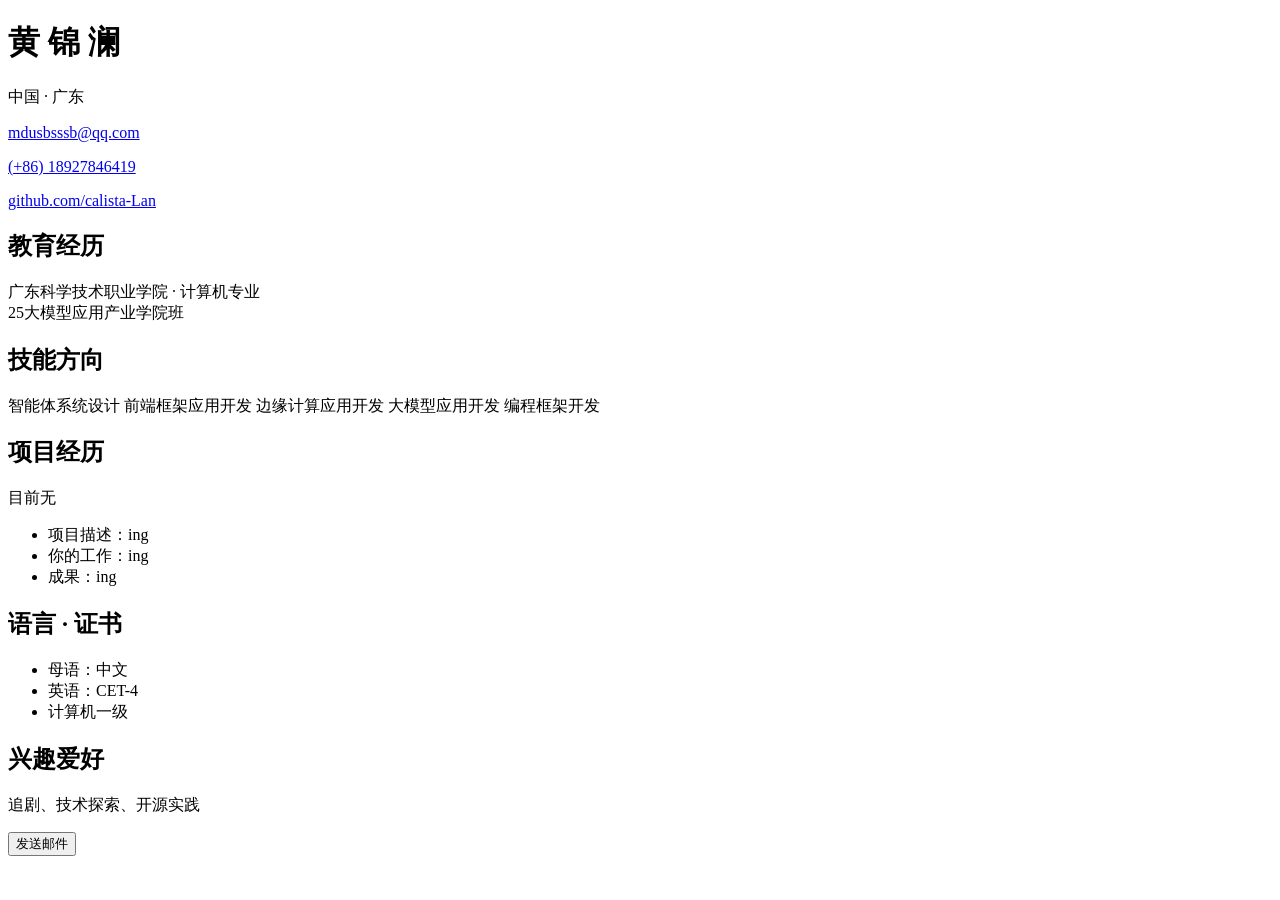
==== index.html @ f0bd42c4 "Rename hjl-resume.html to index.html" ====
<!DOCTYPE html>
<html lang="zh-CN">
<head>
  <meta charset="UTF-8">
  <meta name="viewport" content="width=device-width, initial-scale=1.0">
  <title>黄锦澜 - 简历</title>
  <link rel="stylesheet" href="style.css">
  <script src="script.js" defer></script>
</head>
<body>
  <header>
    <h1>黄 锦 澜</h1>
    <div class="contact">
      <span>中国 · 广东</span>
      <p><a href="mailto:mdusbsssb@qq.com">mdusbsssb@qq.com</a></p>
      <p><a href="tel:+8618927846419">(+86) 18927846419</a></p>
      <p><a href="https://github.com/calista-Lan" target="_blank" rel="noopener">
        github.com/calista-Lan
      </a></p>
    </div>
  </header>

  <main>
    <section>
      <h2>教育经历</h2>
      <div class="item">
        <div class="item-title">广东科学技术职业学院 · 计算机专业</div>
        <div class="item-meta">25大模型应用产业学院班</div>
      </div>
    </section>

    <section>
      <h2>技能方向</h2>
      <div class="skill-tags">
        <span class="skill-tag">智能体系统设计</span>
        <span class="skill-tag">前端框架应用开发</span>
        <span class="skill-tag">边缘计算应用开发</span>
        <span class="skill-tag">大模型应用开发</span>
        <span class="skill-tag">编程框架开发</span>
      </div>
    </section>

    <section>
      <h2>项目经历</h2>
      <div class="item">
        <div class="item-title">目前无</div>
        <div class="item-meta"></div>
        <ul  class="fade-list">
          <li >项目描述：ing</li>
          <li>你的工作：ing</li>
          <li>成果：ing</li>
        </ul>
      </div>
    </section>

    <section>
      <h2>语言 · 证书</h2>
      <ul>
        <li>母语：中文</li>
        <li>英语：CET-4</li>
        <li>计算机一级</li>
      </ul>
    </section>

    <section>
      <h2>兴趣爱好</h2>
      <p>追剧、技术探索、开源实践</p>
    </section>
  </main>

  <footer class="no-print">
    <button type="button" id="sendEmailBtn">发送邮件</button>
  </footer>
</body>
</html>
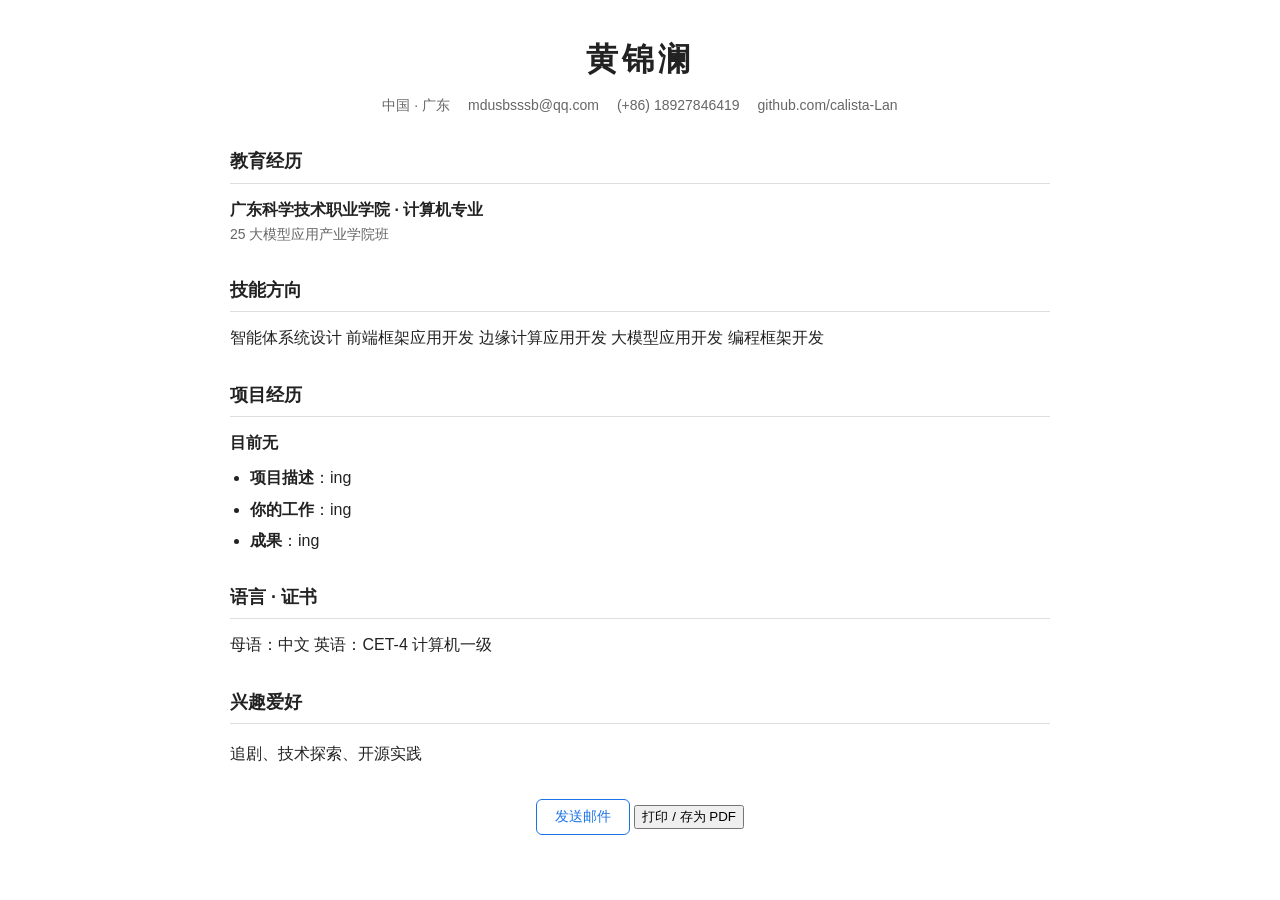
==== commit 506a6832: "Update index.html" ====
--- a/index.html
+++ b/index.html
@@ -4,72 +4,73 @@
   <meta charset="UTF-8">
   <meta name="viewport" content="width=device-width, initial-scale=1.0">
   <title>黄锦澜 - 简历</title>
-  <link rel="stylesheet" href="style.css">
-  <script src="script.js" defer></script>
+  <link rel="stylesheet" href="hjl.css">
+  <script src="hjl.js" defer></script>
 </head>
 <body>
-  <header>
-    <h1>黄 锦 澜</h1>
-    <div class="contact">
-      <span>中国 · 广东</span>
-      <p><a href="mailto:mdusbsssb@qq.com">mdusbsssb@qq.com</a></p>
-      <p><a href="tel:+8618927846419">(+86) 18927846419</a></p>
-      <p><a href="https://github.com/calista-Lan" target="_blank" rel="noopener">
-        github.com/calista-Lan
-      </a></p>
-    </div>
-  </header>
+  <div class="page">
+    <header class="header">
+      <h1>黄锦澜</h1>
+      <div class="contact">
+        <span>中国 · 广东</span>
+        <a href="mailto:mdusbsssb@qq.com">mdusbsssb@qq.com</a>
+        <a href="tel:+8618927846419">(+86) 18927846419</a>
+        <a href="https://github.com/calista-Lan" target="_blank" rel="noopener">github.com/calista-Lan</a>
+      </div>
+    </header>
 
-  <main>
-    <section>
-      <h2>教育经历</h2>
-      <div class="item">
-        <div class="item-title">广东科学技术职业学院 · 计算机专业</div>
-        <div class="item-meta">25大模型应用产业学院班</div>
-      </div>
-    </section>
+    <main>
+      <section class="section">
+        <h2>教育经历</h2>
+        <div class="item">
+          <div class="item-title">广东科学技术职业学院 · 计算机专业</div>
+          <div class="item-meta">25 大模型应用产业学院班</div>
+        </div>
+      </section>
 
-    <section>
-      <h2>技能方向</h2>
-      <div class="skill-tags">
-        <span class="skill-tag">智能体系统设计</span>
-        <span class="skill-tag">前端框架应用开发</span>
-        <span class="skill-tag">边缘计算应用开发</span>
-        <span class="skill-tag">大模型应用开发</span>
-        <span class="skill-tag">编程框架开发</span>
-      </div>
-    </section>
+      <section class="section">
+        <h2>技能方向</h2>
+        <div class="tags">
+          <span class="tag">智能体系统设计</span>
+          <span class="tag">前端框架应用开发</span>
+          <span class="tag">边缘计算应用开发</span>
+          <span class="tag">大模型应用开发</span>
+          <span class="tag">编程框架开发</span>
+        </div>
+      </section>
 
-    <section>
-      <h2>项目经历</h2>
-      <div class="item">
-        <div class="item-title">目前无</div>
-        <div class="item-meta"></div>
-        <ul  class="fade-list">
-          <li >项目描述：ing</li>
-          <li>你的工作：ing</li>
-          <li>成果：ing</li>
-        </ul>
-      </div>
-    </section>
+      <section class="section">
+        <h2>项目经历</h2>
+        <div class="item">
+          <div class="item-title">目前无</div>
+          <ul class="dots">
+            <li><b>项目描述</b>：ing</li>
+            <li><b>你的工作</b>：ing</li>
+            <li><b>成果</b>：ing</li>
+          </ul>
+        </div>
+      </section>
 
-    <section>
-      <h2>语言 · 证书</h2>
-      <ul>
-        <li>母语：中文</li>
-        <li>英语：CET-4</li>
-        <li>计算机一级</li>
-      </ul>
-    </section>
+      <section class="section">
+        <h2>语言 · 证书</h2>
+        <div class="tags">
+          <span class="chip">母语：中文</span>
+          <span class="chip">英语：CET-4</span>
+          <span class="chip">计算机一级</span>
+        </div>
+      </section>
 
-    <section>
-      <h2>兴趣爱好</h2>
-      <p>追剧、技术探索、开源实践</p>
-    </section>
-  </main>
+      <section class="section">
+        <h2>兴趣爱好</h2>
+        <p class="plain">追剧、技术探索、开源实践</p>
+      </section>
+    </main>
 
-  <footer class="no-print">
-    <button type="button" id="sendEmailBtn">发送邮件</button>
-  </footer>
+    <footer class="actions no-print">
+      <button type="button" id="sendEmailBtn">发送邮件</button>
+      <button type="button" id="printBtn" class="ghost">打印 / 存为 PDF</button>
+    </footer>
+    <p id="sendEmailTip" class="tip no-print" role="status"></p>
+  </div>
 </body>
 </html>
--- a/hjl.css
+++ b/hjl.css
@@ -0,0 +1,137 @@
+:root {
+  --text: #222;
+  --muted: #666;
+  --line: #ddd;
+  --accent: #1a73e8;
+}
+
+* {
+  box-sizing: border-box;
+}
+
+body {
+  font-family: -apple-system, BlinkMacSystemFont, "Segoe UI",
+    "PingFang SC", "Microsoft YaHei", sans-serif;
+  line-height: 1.7;
+  color: var(--text);
+  max-width: 860px;
+  margin: 0 auto;
+  padding: 32px 20px;
+  background: #fff;
+}
+
+header {
+  text-align: center;
+  margin-bottom: 24px;
+}
+
+h1 {
+  margin: 0 0 8px;
+  font-size: 32px;
+  letter-spacing: 4px;
+}
+
+h2 {
+  font-size: 18px;
+  border-bottom: 1px solid var(--line);
+  padding-bottom: 6px;
+  margin: 28px 0 12px;
+}
+
+a {
+  color: var(--accent);
+  text-decoration: none;
+}
+
+a:hover {
+  text-decoration: underline;
+}
+
+ul {
+  padding-left: 20px;
+  margin: 8px 0;
+}
+
+li {
+  margin: 4px 0;
+}
+
+.contact {
+  display: flex;
+  flex-wrap: wrap;
+  justify-content: center;
+  gap: 8px 18px;
+  color: var(--muted);
+  font-size: 14px;
+}
+
+.contact a {
+  color: var(--muted);
+}
+
+.skill-tags {
+  display: flex;
+  flex-wrap: wrap;
+  gap: 8px;
+  margin-top: 8px;
+}
+
+.skill-tag {
+  background: #f1f3f4;
+  border-radius: 999px;
+  padding: 4px 10px;
+  font-size: 13px;
+  color: #333;
+}
+
+.item {
+  margin-bottom: 12px;
+}
+
+.item-title {
+  font-weight: 600;
+}
+
+.item-meta {
+  color: var(--muted);
+  font-size: 14px;
+}
+
+footer.no-print {
+  margin-top: 32px;
+  text-align: center;
+}
+
+#sendEmailBtn {
+  padding: 8px 18px;
+  border: 1px solid var(--accent);
+  background: #fff;
+  color: var(--accent);
+  border-radius: 6px;
+  cursor: pointer;
+  font-size: 14px;
+}
+
+#sendEmailBtn:hover {
+  background: var(--accent);
+  color: #fff;
+}
+
+@media print {
+  body {
+    padding: 0;
+    max-width: none;
+  }
+
+  a {
+    color: inherit;
+    text-decoration: none;
+  }
+
+  .no-print {
+    display: none;
+  }
+}
+.fade-list {
+  color: rgba(0, 0, 0, 0.5);
+}
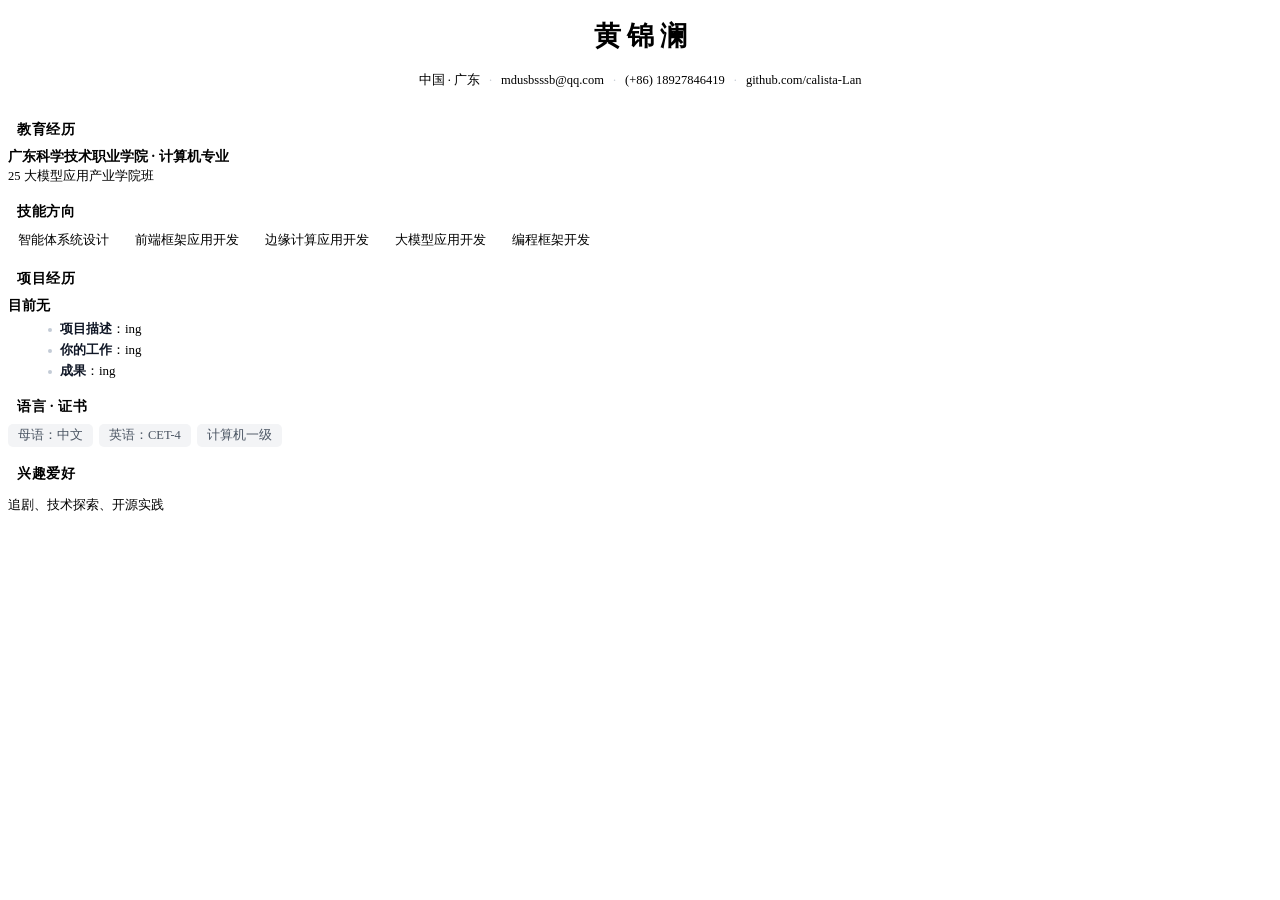
==== commit 44a9996b: "Update index.html" ====
--- a/index.html
+++ b/index.html
@@ -68,7 +68,6 @@
 
     <footer class="actions no-print">
       <button type="button" id="sendEmailBtn">发送邮件</button>
-      <button type="button" id="printBtn" class="ghost">打印 / 存为 PDF</button>
     </footer>
     <p id="sendEmailTip" class="tip no-print" role="status"></p>
   </div>
--- a/hjl.css
+++ b/hjl.css
@@ -1,126 +1,303 @@
+/* ===== 黄锦澜 · 简历样式 =====
 :root {
-  --text: #222;
-  --muted: #666;
-  --line: #ddd;
+  --text: #1f2328;
+  --soft: #374151;
+  --muted: #6b7280;
+  --line: #e5e7eb;
   --accent: #1a73e8;
+  --accent-dark: #1665cf;
+  --accent-soft: #eef4fe;
+  --bg: #f4f5f7;
+  --paper: #fff;
 }
 
 * {
   box-sizing: border-box;
+  margin: 0;
+  padding: 0;
+}
+
+html {
+  -webkit-text-size-adjust: 100%;
 }
 
 body {
   font-family: -apple-system, BlinkMacSystemFont, "Segoe UI",
     "PingFang SC", "Microsoft YaHei", sans-serif;
-  line-height: 1.7;
+  font-size: 14px;
+  line-height: 1.62;
   color: var(--text);
-  max-width: 860px;
+  background: var(--bg);
+  padding: 24px 16px;
+  -webkit-font-smoothing: antialiased;
+}
+
+
+.page {
+  max-width: 780px;
   margin: 0 auto;
-  padding: 32px 20px;
-  background: #fff;
-}
-
-header {
+  padding: 34px 40px 30px;
+  background: var(--paper);
+  border-radius: 10px;
+  box-shadow: 0 1px 2px rgba(16, 24, 40, 0.06),
+    0 8px 24px rgba(16, 24, 40, 0.06);
+}
+
+/* ---------- 头部 ---------- */
+.header {
+  padding-bottom: 14px;
+  border-bottom: 1px solid var(--line);
   text-align: center;
-  margin-bottom: 24px;
 }
 
 h1 {
-  margin: 0 0 8px;
-  font-size: 32px;
-  letter-spacing: 4px;
-}
-
-h2 {
-  font-size: 18px;
-  border-bottom: 1px solid var(--line);
-  padding-bottom: 6px;
-  margin: 28px 0 12px;
-}
-
-a {
-  color: var(--accent);
-  text-decoration: none;
-}
-
-a:hover {
-  text-decoration: underline;
-}
-
-ul {
-  padding-left: 20px;
-  margin: 8px 0;
-}
-
-li {
-  margin: 4px 0;
+  font-size: 27px;
+  font-weight: 600;
+  letter-spacing: 6px;
+  text-indent: 6px; /* 抵消末字右侧字距，保证视觉居中 */
 }
 
 .contact {
   display: flex;
   flex-wrap: wrap;
   justify-content: center;
-  gap: 8px 18px;
+  align-items: center;
+  margin-top: 8px;
+  font-size: 12.5px;
   color: var(--muted);
-  font-size: 14px;
+}
+
+.contact > * {
+  white-space: nowrap;
+}
+
+/* 分隔点：由 CSS 生成，无需手写 ·  */
+.contact > *:not(:first-child)::before {
+  content: "·";
+  margin: 0 9px;
+  color: #c9ced6;
 }
 
 .contact a {
   color: var(--muted);
-}
-
-.skill-tags {
+  text-decoration: none;
+  border-bottom: 1px solid transparent;
+  transition: color 0.15s, border-color 0.15s;
+}
+
+.contact a:hover {
+  color: var(--accent);
+  border-bottom-color: var(--accent);
+}
+
+/* ---------- 分区标题：左侧色条，比整行下划线更省纵向空间 ---------- */
+.section {
+  margin-top: 18px;
+}
+
+h2 {
+  margin-bottom: 9px;
+  padding-left: 9px;
+  font-size: 14px;
+  font-weight: 600;
+  letter-spacing: 0.5px;
+  line-height: 1.25;
+  border-left: 3px solid var(--accent);
+}
+
+/* ---------- 条目 ---------- */
+.item {
+  margin-bottom: 10px;
+}
+
+.item:last-child {
+  margin-bottom: 0;
+}
+
+.item-title {
+  font-size: 14px;
+  font-weight: 600;
+}
+
+.item-meta {
+  margin-top: 2px;
+  font-size: 12.5px;
+  color: var(--muted);
+}
+
+/* 小圆点列表 */
+.dots {
+  margin-top: 5px;
+  list-style: none;
+}
+
+.dots li {
+  position: relative;
+  margin: 3px 0;
+  padding-left: 12px;
+  font-size: 13px;
+  color: var(--soft);
+}
+
+.dots li::before {
+  content: "";
+  position: absolute;
+  left: 0;
+  top: 0.62em;
+  width: 4px;
+  height: 4px;
+  border-radius: 50%;
+  background: #c3cbd6;
+}
+
+.dots b {
+  font-weight: 600;
+  color: #111827;
+}
+
+/* ---------- 标签 ---------- */
+.tags {
   display: flex;
   flex-wrap: wrap;
-  gap: 8px;
-  margin-top: 8px;
-}
-
-.skill-tag {
-  background: #f1f3f4;
-  border-radius: 999px;
-  padding: 4px 10px;
+  gap: 6px;
+}
+
+.tag {
+  padding: 3px 10px;
+  font-size: 12.5px;
+  color: var(--accent-dark);
+  background: var(--accent-soft);
+  border-radius: 5px;
+}
+
+.chip {
+  padding: 3px 10px;
+  font-size: 12.5px;
+  color: #4b5563;
+  background: #f3f4f6;
+  border-radius: 5px;
+}
+
+.plain {
   font-size: 13px;
-  color: #333;
-}
-
-.item {
-  margin-bottom: 12px;
-}
-
-.item-title {
-  font-weight: 600;
-}
-
-.item-meta {
-  color: var(--muted);
-  font-size: 14px;
-}
-
-footer.no-print {
-  margin-top: 32px;
-  text-align: center;
-}
-
-#sendEmailBtn {
-  padding: 8px 18px;
-  border: 1px solid var(--accent);
-  background: #fff;
-  color: var(--accent);
+  color: var(--soft);
+}
+
+/* ---------- 底部操作区（仅屏幕可见） ---------- */
+.actions {
+  display: flex;
+  justify-content: center;
+  gap: 10px;
+  margin-top: 22px;
+  padding-top: 16px;
+  border-top: 1px dashed var(--line);
+}
+
+button {
+  padding: 7px 18px;
+  font: inherit;
+  font-size: 13px;
+  border: 1px solid transparent;
   border-radius: 6px;
   cursor: pointer;
-  font-size: 14px;
+  transition: background 0.15s, border-color 0.15s, color 0.15s;
+}
+
+#sendEmailBtn {
+  color: #fff;
+  background: var(--accent);
+  border-color: var(--accent);
 }
 
 #sendEmailBtn:hover {
-  background: var(--accent);
-  color: #fff;
+  background: var(--accent-dark);
+  border-color: var(--accent-dark);
+}
+
+button.ghost {
+  color: var(--soft);
+  background: #fff;
+  border-color: #d3d8de;
+}
+
+button.ghost:hover {
+  color: #111827;
+  border-color: #9aa3ad;
+}
+
+.tip {
+  margin-top: 10px;
+  font-size: 12.5px;
+  color: var(--muted);
+  text-align: center;
+}
+
+/* ---------- 窄屏 ---------- */
+@media (max-width: 560px) {
+  .page {
+    padding: 24px 20px 22px;
+    border-radius: 8px;
+  }
+
+  h1 {
+    font-size: 23px;
+    letter-spacing: 4px;
+    text-indent: 4px;
+  }
+
+  .contact {
+    font-size: 12px;
+  }
+
+  .contact > *:not(:first-child)::before {
+    margin: 0 7px;
+  }
+}
+
+/* ---------- 打印：A4 单页优化 ---------- */
+@page {
+  size: A4;
+  margin: 12mm 14mm;
 }
 
 @media print {
   body {
     padding: 0;
+    font-size: 12px;
+    line-height: 1.55;
+    background: #fff;
+  }
+
+  .page {
     max-width: none;
+    padding: 0;
+    border-radius: 0;
+    box-shadow: none;
+  }
+
+  .no-print {
+    display: none !important;
+  }
+
+  h1 {
+    font-size: 23px;
+    letter-spacing: 5px;
+    text-indent: 5px;
+  }
+
+  .contact {
+    font-size: 11.5px;
+  }
+
+  /* 分区尽量不跨页断开 */
+  .section {
+    margin-top: 12px;
+    break-inside: avoid;
+    page-break-inside: avoid;
+  }
+
+  h2 {
+    margin-bottom: 6px;
   }
 
   a {
@@ -128,10 +305,10 @@
     text-decoration: none;
   }
 
-  .no-print {
-    display: none;
-  }
-}
-.fade-list {
-  color: rgba(0, 0, 0, 0.5);
-}+  /* 保留标签底色，避免打印成一片灰 */
+  .tag,
+  .chip {
+    -webkit-print-color-adjust: exact;
+    print-color-adjust: exact;
+  }
+}
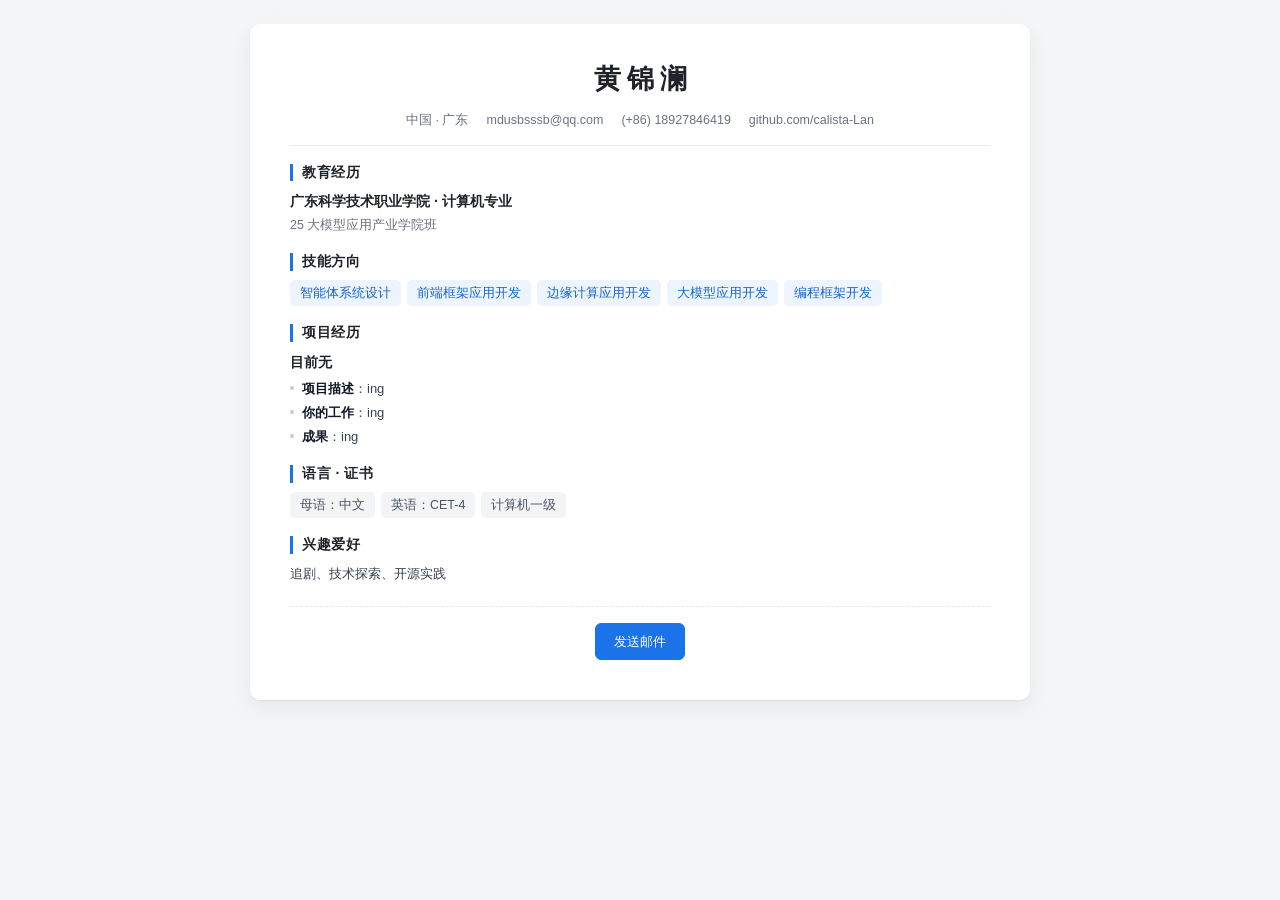
==== commit 1d4c1753: "初始提交：黄锦澜个人简历页面（index.html + hjl.css + hjl.js），准备部署到 GitHub Pages" ====
--- a/index.html
+++ b/index.html
@@ -1,75 +1,75 @@
-<!DOCTYPE html>
-<html lang="zh-CN">
-<head>
-  <meta charset="UTF-8">
-  <meta name="viewport" content="width=device-width, initial-scale=1.0">
-  <title>黄锦澜 - 简历</title>
-  <link rel="stylesheet" href="hjl.css">
-  <script src="hjl.js" defer></script>
-</head>
-<body>
-  <div class="page">
-    <header class="header">
-      <h1>黄锦澜</h1>
-      <div class="contact">
-        <span>中国 · 广东</span>
-        <a href="mailto:mdusbsssb@qq.com">mdusbsssb@qq.com</a>
-        <a href="tel:+8618927846419">(+86) 18927846419</a>
-        <a href="https://github.com/calista-Lan" target="_blank" rel="noopener">github.com/calista-Lan</a>
-      </div>
-    </header>
-
-    <main>
-      <section class="section">
-        <h2>教育经历</h2>
-        <div class="item">
-          <div class="item-title">广东科学技术职业学院 · 计算机专业</div>
-          <div class="item-meta">25 大模型应用产业学院班</div>
-        </div>
-      </section>
-
-      <section class="section">
-        <h2>技能方向</h2>
-        <div class="tags">
-          <span class="tag">智能体系统设计</span>
-          <span class="tag">前端框架应用开发</span>
-          <span class="tag">边缘计算应用开发</span>
-          <span class="tag">大模型应用开发</span>
-          <span class="tag">编程框架开发</span>
-        </div>
-      </section>
-
-      <section class="section">
-        <h2>项目经历</h2>
-        <div class="item">
-          <div class="item-title">目前无</div>
-          <ul class="dots">
-            <li><b>项目描述</b>：ing</li>
-            <li><b>你的工作</b>：ing</li>
-            <li><b>成果</b>：ing</li>
-          </ul>
-        </div>
-      </section>
-
-      <section class="section">
-        <h2>语言 · 证书</h2>
-        <div class="tags">
-          <span class="chip">母语：中文</span>
-          <span class="chip">英语：CET-4</span>
-          <span class="chip">计算机一级</span>
-        </div>
-      </section>
-
-      <section class="section">
-        <h2>兴趣爱好</h2>
-        <p class="plain">追剧、技术探索、开源实践</p>
-      </section>
-    </main>
-
-    <footer class="actions no-print">
-      <button type="button" id="sendEmailBtn">发送邮件</button>
-    </footer>
-    <p id="sendEmailTip" class="tip no-print" role="status"></p>
-  </div>
-</body>
-</html>
+<!DOCTYPE html>
+<html lang="zh-CN">
+<head>
+  <meta charset="UTF-8">
+  <meta name="viewport" content="width=device-width, initial-scale=1.0">
+  <title>黄锦澜 - 简历</title>
+  <link rel="stylesheet" href="hjl.css">
+  <script src="hjl.js" defer></script>
+</head>
+<body>
+  <div class="page">
+    <header class="header">
+      <h1>黄锦澜</h1>
+      <div class="contact">
+        <span>中国 · 广东</span>
+        <a href="mailto:mdusbsssb@qq.com">mdusbsssb@qq.com</a>
+        <a href="tel:+8618927846419">(+86) 18927846419</a>
+        <a href="https://github.com/calista-Lan" target="_blank" rel="noopener">github.com/calista-Lan</a>
+      </div>
+    </header>
+
+    <main>
+      <section class="section">
+        <h2>教育经历</h2>
+        <div class="item">
+          <div class="item-title">广东科学技术职业学院 · 计算机专业</div>
+          <div class="item-meta">25 大模型应用产业学院班</div>
+        </div>
+      </section>
+
+      <section class="section">
+        <h2>技能方向</h2>
+        <div class="tags">
+          <span class="tag">智能体系统设计</span>
+          <span class="tag">前端框架应用开发</span>
+          <span class="tag">边缘计算应用开发</span>
+          <span class="tag">大模型应用开发</span>
+          <span class="tag">编程框架开发</span>
+        </div>
+      </section>
+
+      <section class="section">
+        <h2>项目经历</h2>
+        <div class="item">
+          <div class="item-title">目前无</div>
+          <ul class="dots">
+            <li><b>项目描述</b>：ing</li>
+            <li><b>你的工作</b>：ing</li>
+            <li><b>成果</b>：ing</li>
+          </ul>
+        </div>
+      </section>
+
+      <section class="section">
+        <h2>语言 · 证书</h2>
+        <div class="tags">
+          <span class="chip">母语：中文</span>
+          <span class="chip">英语：CET-4</span>
+          <span class="chip">计算机一级</span>
+        </div>
+      </section>
+
+      <section class="section">
+        <h2>兴趣爱好</h2>
+        <p class="plain">追剧、技术探索、开源实践</p>
+      </section>
+    </main>
+
+    <footer class="actions no-print">
+      <button type="button" id="sendEmailBtn">发送邮件</button>
+    </footer>
+    <p id="sendEmailTip" class="tip no-print" role="status"></p>
+  </div>
+</body>
+</html>
--- a/hjl.css
+++ b/hjl.css
@@ -1,314 +1,297 @@
-/* ===== 黄锦澜 · 简历样式 =====
-:root {
-  --text: #1f2328;
-  --soft: #374151;
-  --muted: #6b7280;
-  --line: #e5e7eb;
-  --accent: #1a73e8;
-  --accent-dark: #1665cf;
-  --accent-soft: #eef4fe;
-  --bg: #f4f5f7;
-  --paper: #fff;
-}
-
-* {
-  box-sizing: border-box;
-  margin: 0;
-  padding: 0;
-}
-
-html {
-  -webkit-text-size-adjust: 100%;
-}
-
-body {
-  font-family: -apple-system, BlinkMacSystemFont, "Segoe UI",
-    "PingFang SC", "Microsoft YaHei", sans-serif;
-  font-size: 14px;
-  line-height: 1.62;
-  color: var(--text);
-  background: var(--bg);
-  padding: 24px 16px;
-  -webkit-font-smoothing: antialiased;
-}
-
-
-.page {
-  max-width: 780px;
-  margin: 0 auto;
-  padding: 34px 40px 30px;
-  background: var(--paper);
-  border-radius: 10px;
-  box-shadow: 0 1px 2px rgba(16, 24, 40, 0.06),
-    0 8px 24px rgba(16, 24, 40, 0.06);
-}
-
-/* ---------- 头部 ---------- */
-.header {
-  padding-bottom: 14px;
-  border-bottom: 1px solid var(--line);
-  text-align: center;
-}
-
-h1 {
-  font-size: 27px;
-  font-weight: 600;
-  letter-spacing: 6px;
-  text-indent: 6px; /* 抵消末字右侧字距，保证视觉居中 */
-}
-
-.contact {
-  display: flex;
-  flex-wrap: wrap;
-  justify-content: center;
-  align-items: center;
-  margin-top: 8px;
-  font-size: 12.5px;
-  color: var(--muted);
-}
-
-.contact > * {
-  white-space: nowrap;
-}
-
-/* 分隔点：由 CSS 生成，无需手写 ·  */
-.contact > *:not(:first-child)::before {
-  content: "·";
-  margin: 0 9px;
-  color: #c9ced6;
-}
-
-.contact a {
-  color: var(--muted);
-  text-decoration: none;
-  border-bottom: 1px solid transparent;
-  transition: color 0.15s, border-color 0.15s;
-}
-
-.contact a:hover {
-  color: var(--accent);
-  border-bottom-color: var(--accent);
-}
-
-/* ---------- 分区标题：左侧色条，比整行下划线更省纵向空间 ---------- */
-.section {
-  margin-top: 18px;
-}
-
-h2 {
-  margin-bottom: 9px;
-  padding-left: 9px;
-  font-size: 14px;
-  font-weight: 600;
-  letter-spacing: 0.5px;
-  line-height: 1.25;
-  border-left: 3px solid var(--accent);
-}
-
-/* ---------- 条目 ---------- */
-.item {
-  margin-bottom: 10px;
-}
-
-.item:last-child {
-  margin-bottom: 0;
-}
-
-.item-title {
-  font-size: 14px;
-  font-weight: 600;
-}
-
-.item-meta {
-  margin-top: 2px;
-  font-size: 12.5px;
-  color: var(--muted);
-}
-
-/* 小圆点列表 */
-.dots {
-  margin-top: 5px;
-  list-style: none;
-}
-
-.dots li {
-  position: relative;
-  margin: 3px 0;
-  padding-left: 12px;
-  font-size: 13px;
-  color: var(--soft);
-}
-
-.dots li::before {
-  content: "";
-  position: absolute;
-  left: 0;
-  top: 0.62em;
-  width: 4px;
-  height: 4px;
-  border-radius: 50%;
-  background: #c3cbd6;
-}
-
-.dots b {
-  font-weight: 600;
-  color: #111827;
-}
-
-/* ---------- 标签 ---------- */
-.tags {
-  display: flex;
-  flex-wrap: wrap;
-  gap: 6px;
-}
-
-.tag {
-  padding: 3px 10px;
-  font-size: 12.5px;
-  color: var(--accent-dark);
-  background: var(--accent-soft);
-  border-radius: 5px;
-}
-
-.chip {
-  padding: 3px 10px;
-  font-size: 12.5px;
-  color: #4b5563;
-  background: #f3f4f6;
-  border-radius: 5px;
-}
-
-.plain {
-  font-size: 13px;
-  color: var(--soft);
-}
-
-/* ---------- 底部操作区（仅屏幕可见） ---------- */
-.actions {
-  display: flex;
-  justify-content: center;
-  gap: 10px;
-  margin-top: 22px;
-  padding-top: 16px;
-  border-top: 1px dashed var(--line);
-}
-
-button {
-  padding: 7px 18px;
-  font: inherit;
-  font-size: 13px;
-  border: 1px solid transparent;
-  border-radius: 6px;
-  cursor: pointer;
-  transition: background 0.15s, border-color 0.15s, color 0.15s;
-}
-
-#sendEmailBtn {
-  color: #fff;
-  background: var(--accent);
-  border-color: var(--accent);
-}
-
-#sendEmailBtn:hover {
-  background: var(--accent-dark);
-  border-color: var(--accent-dark);
-}
-
-button.ghost {
-  color: var(--soft);
-  background: #fff;
-  border-color: #d3d8de;
-}
-
-button.ghost:hover {
-  color: #111827;
-  border-color: #9aa3ad;
-}
-
-.tip {
-  margin-top: 10px;
-  font-size: 12.5px;
-  color: var(--muted);
-  text-align: center;
-}
-
-/* ---------- 窄屏 ---------- */
-@media (max-width: 560px) {
-  .page {
-    padding: 24px 20px 22px;
-    border-radius: 8px;
-  }
-
-  h1 {
-    font-size: 23px;
-    letter-spacing: 4px;
-    text-indent: 4px;
-  }
-
-  .contact {
-    font-size: 12px;
-  }
-
-  .contact > *:not(:first-child)::before {
-    margin: 0 7px;
-  }
-}
-
-/* ---------- 打印：A4 单页优化 ---------- */
-@page {
-  size: A4;
-  margin: 12mm 14mm;
-}
-
-@media print {
-  body {
-    padding: 0;
-    font-size: 12px;
-    line-height: 1.55;
-    background: #fff;
-  }
-
-  .page {
-    max-width: none;
-    padding: 0;
-    border-radius: 0;
-    box-shadow: none;
-  }
-
-  .no-print {
-    display: none !important;
-  }
-
-  h1 {
-    font-size: 23px;
-    letter-spacing: 5px;
-    text-indent: 5px;
-  }
-
-  .contact {
-    font-size: 11.5px;
-  }
-
-  /* 分区尽量不跨页断开 */
-  .section {
-    margin-top: 12px;
-    break-inside: avoid;
-    page-break-inside: avoid;
-  }
-
-  h2 {
-    margin-bottom: 6px;
-  }
-
-  a {
-    color: inherit;
-    text-decoration: none;
-  }
-
-  /* 保留标签底色，避免打印成一片灰 */
-  .tag,
-  .chip {
-    -webkit-print-color-adjust: exact;
-    print-color-adjust: exact;
-  }
-}
+/* ===== 黄锦澜 · 简历样式 =====
+   设计目标：单页 A4 紧凑排版 / 层次清晰 / 屏幕与打印双优
+   --------------------------------------------------------- */
+
+:root {
+  --text: #1f2328;
+  --soft: #374151;
+  --muted: #6b7280;
+  --line: #e5e7eb;
+  --accent: #1a73e8;
+  --accent-dark: #1665cf;
+  --accent-soft: #eef4fe;
+  --bg: #f4f5f7;
+  --paper: #fff;
+}
+
+* {
+  box-sizing: border-box;
+  margin: 0;
+  padding: 0;
+}
+
+html {
+  -webkit-text-size-adjust: 100%;
+}
+
+body {
+  font-family: -apple-system, BlinkMacSystemFont, "Segoe UI",
+    "PingFang SC", "Microsoft YaHei", sans-serif;
+  font-size: 14px;
+  line-height: 1.62;
+  color: var(--text);
+  background: var(--bg);
+  padding: 24px 16px;
+  -webkit-font-smoothing: antialiased;
+}
+
+/* 纸张容器：屏幕上像一张纸，打印时变成真正的纸 */
+.page {
+  max-width: 780px;
+  margin: 0 auto;
+  padding: 34px 40px 30px;
+  background: var(--paper);
+  border-radius: 10px;
+  box-shadow: 0 1px 2px rgba(16, 24, 40, 0.06),
+    0 8px 24px rgba(16, 24, 40, 0.06);
+}
+
+/* ---------- 头部 ---------- */
+.header {
+  padding-bottom: 14px;
+  border-bottom: 1px solid var(--line);
+  text-align: center;
+}
+
+h1 {
+  font-size: 27px;
+  font-weight: 600;
+  letter-spacing: 6px;
+  text-indent: 6px; /* 抵消末字右侧字距，保证视觉居中 */
+}
+
+.contact {
+  display: flex;
+  flex-wrap: wrap;
+  justify-content: center;
+  align-items: center;
+  gap: 3px 18px; /* 用间距代替分隔符，折行时不会留下孤立的 · */
+  margin-top: 8px;
+  font-size: 12.5px;
+  color: var(--muted);
+}
+
+.contact > * {
+  white-space: nowrap;
+}
+
+.contact a {
+  color: var(--muted);
+  text-decoration: none;
+  border-bottom: 1px solid transparent;
+  transition: color 0.15s, border-color 0.15s;
+}
+
+.contact a:hover {
+  color: var(--accent);
+  border-bottom-color: var(--accent);
+}
+
+/* ---------- 分区标题：左侧色条，比整行下划线更省纵向空间 ---------- */
+.section {
+  margin-top: 18px;
+}
+
+h2 {
+  margin-bottom: 9px;
+  padding-left: 9px;
+  font-size: 14px;
+  font-weight: 600;
+  letter-spacing: 0.5px;
+  line-height: 1.25;
+  border-left: 3px solid var(--accent);
+}
+
+/* ---------- 条目 ---------- */
+.item {
+  margin-bottom: 10px;
+}
+
+.item:last-child {
+  margin-bottom: 0;
+}
+
+.item-title {
+  font-size: 14px;
+  font-weight: 600;
+}
+
+.item-meta {
+  margin-top: 2px;
+  font-size: 12.5px;
+  color: var(--muted);
+}
+
+/* 小圆点列表 */
+.dots {
+  margin-top: 5px;
+  list-style: none;
+}
+
+.dots li {
+  position: relative;
+  margin: 3px 0;
+  padding-left: 12px;
+  font-size: 13px;
+  color: var(--soft);
+}
+
+.dots li::before {
+  content: "";
+  position: absolute;
+  left: 0;
+  top: 0.62em;
+  width: 4px;
+  height: 4px;
+  border-radius: 50%;
+  background: #c3cbd6;
+}
+
+.dots b {
+  font-weight: 600;
+  color: #111827;
+}
+
+/* ---------- 标签 ---------- */
+.tags {
+  display: flex;
+  flex-wrap: wrap;
+  gap: 6px;
+}
+
+.tag {
+  padding: 3px 10px;
+  font-size: 12.5px;
+  color: var(--accent-dark);
+  background: var(--accent-soft);
+  border-radius: 5px;
+}
+
+.chip {
+  padding: 3px 10px;
+  font-size: 12.5px;
+  color: #4b5563;
+  background: #f3f4f6;
+  border-radius: 5px;
+}
+
+.plain {
+  font-size: 13px;
+  color: var(--soft);
+}
+
+/* ---------- 底部操作区（仅屏幕可见） ---------- */
+.actions {
+  display: flex;
+  justify-content: center;
+  gap: 10px;
+  margin-top: 22px;
+  padding-top: 16px;
+  border-top: 1px dashed var(--line);
+}
+
+button {
+  padding: 7px 18px;
+  font: inherit;
+  font-size: 13px;
+  border: 1px solid transparent;
+  border-radius: 6px;
+  cursor: pointer;
+  transition: background 0.15s, border-color 0.15s, color 0.15s;
+}
+
+#sendEmailBtn {
+  color: #fff;
+  background: var(--accent);
+  border-color: var(--accent);
+}
+
+#sendEmailBtn:hover {
+  background: var(--accent-dark);
+  border-color: var(--accent-dark);
+}
+
+.tip {
+  margin-top: 10px;
+  font-size: 12.5px;
+  color: var(--muted);
+  text-align: center;
+}
+
+/* ---------- 窄屏 ---------- */
+@media (max-width: 560px) {
+  .page {
+    padding: 24px 20px 22px;
+    border-radius: 8px;
+  }
+
+  h1 {
+    font-size: 23px;
+    letter-spacing: 4px;
+    text-indent: 4px;
+  }
+
+  .contact {
+    font-size: 12px;
+    gap: 2px 12px;
+  }
+}
+
+/* ---------- 打印：A4 单页优化 ---------- */
+@page {
+  size: A4;
+  margin: 12mm 14mm;
+}
+
+@media print {
+  body {
+    padding: 0;
+    font-size: 12px;
+    line-height: 1.55;
+    background: #fff;
+  }
+
+  .page {
+    max-width: none;
+    padding: 0;
+    border-radius: 0;
+    box-shadow: none;
+  }
+
+  .no-print {
+    display: none !important;
+  }
+
+  h1 {
+    font-size: 23px;
+    letter-spacing: 5px;
+    text-indent: 5px;
+  }
+
+  .contact {
+    font-size: 11.5px;
+  }
+
+  /* 分区尽量不跨页断开 */
+  .section {
+    margin-top: 12px;
+    break-inside: avoid;
+    page-break-inside: avoid;
+  }
+
+  h2 {
+    margin-bottom: 6px;
+  }
+
+  a {
+    color: inherit;
+    text-decoration: none;
+  }
+
+  /* 保留标签底色，避免打印成一片灰 */
+  .tag,
+  .chip {
+    -webkit-print-color-adjust: exact;
+    print-color-adjust: exact;
+  }
+}
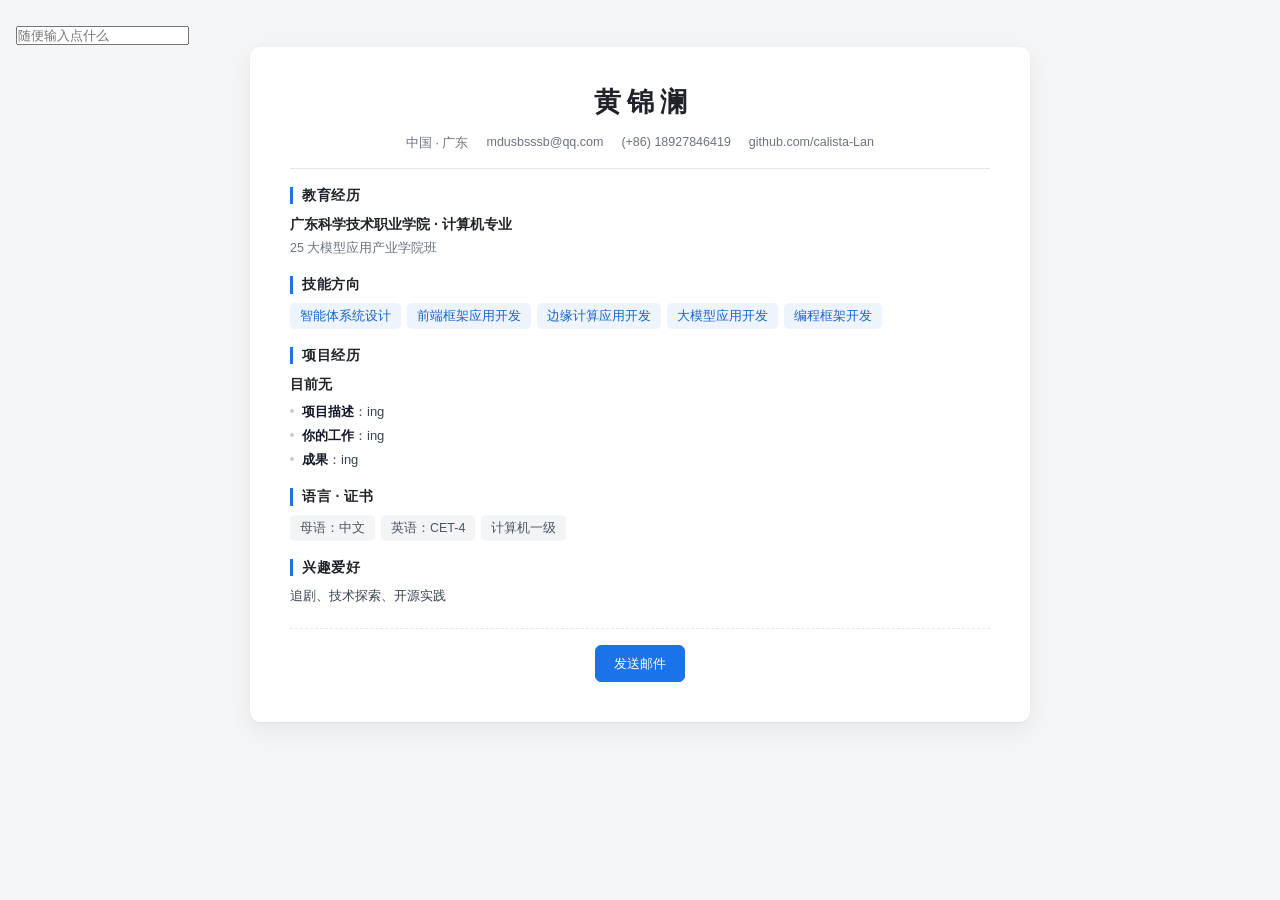
==== commit de4b71cb: "更新了简历内容和JS代码" ====
--- a/index.html
+++ b/index.html
@@ -6,8 +6,10 @@
   <title>黄锦澜 - 简历</title>
   <link rel="stylesheet" href="hjl.css">
   <script src="hjl.js" defer></script>
+  
 </head>
 <body>
+  <input type="text" id="testInput" placeholder="随便输入点什么">
   <div class="page">
     <header class="header">
       <h1>黄锦澜</h1>
@@ -71,5 +73,6 @@
     </footer>
     <p id="sendEmailTip" class="tip no-print" role="status"></p>
   </div>
+
 </body>
 </html>
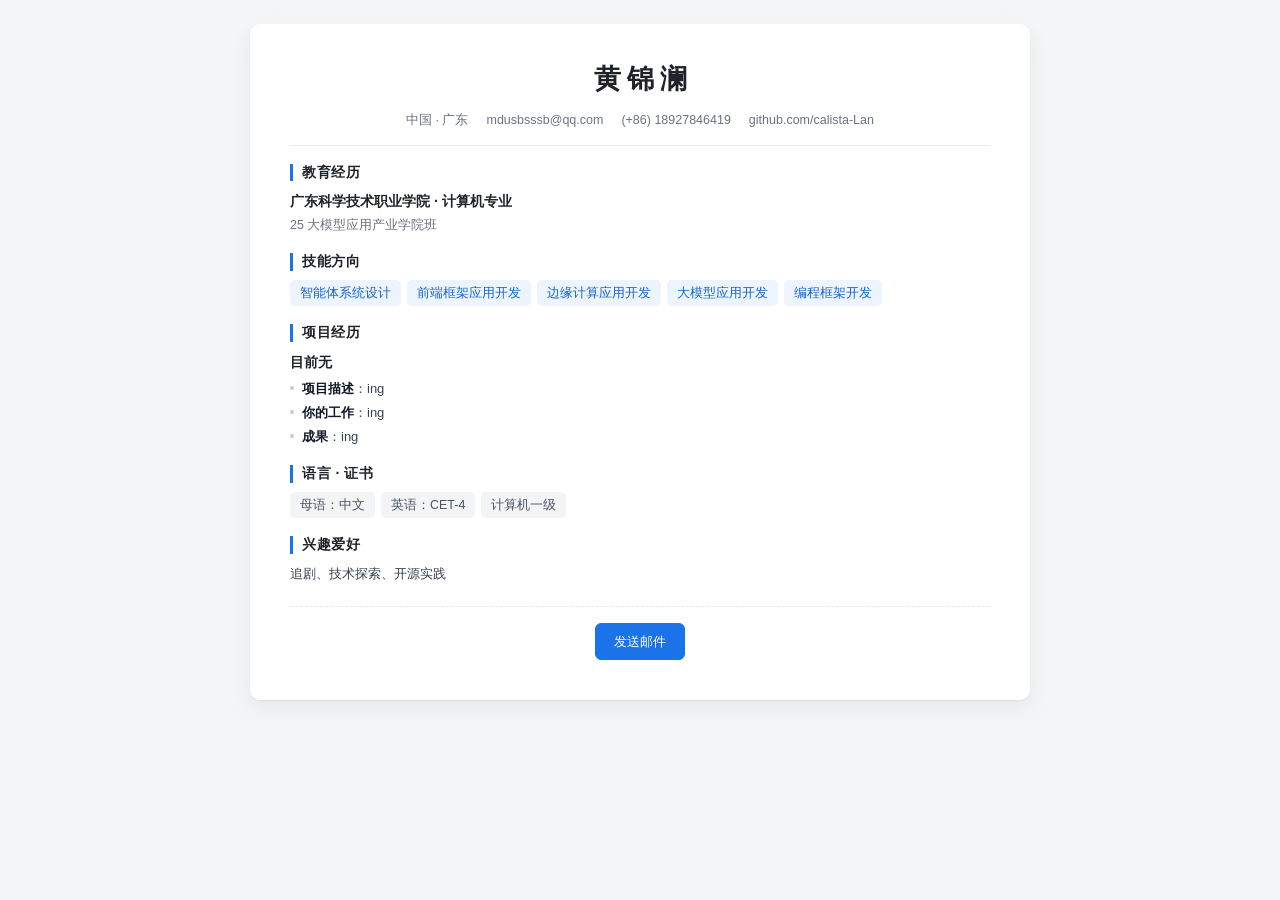
==== commit c8cbb6d1: "更新了简历内容和JS代码" ====
--- a/index.html
+++ b/index.html
@@ -9,7 +9,6 @@
   
 </head>
 <body>
-  <input type="text" id="testInput" placeholder="随便输入点什么">
   <div class="page">
     <header class="header">
       <h1>黄锦澜</h1>
@@ -72,6 +71,7 @@
       <button type="button" id="sendEmailBtn">发送邮件</button>
     </footer>
     <p id="sendEmailTip" class="tip no-print" role="status"></p>
+   
   </div>
 
 </body>
